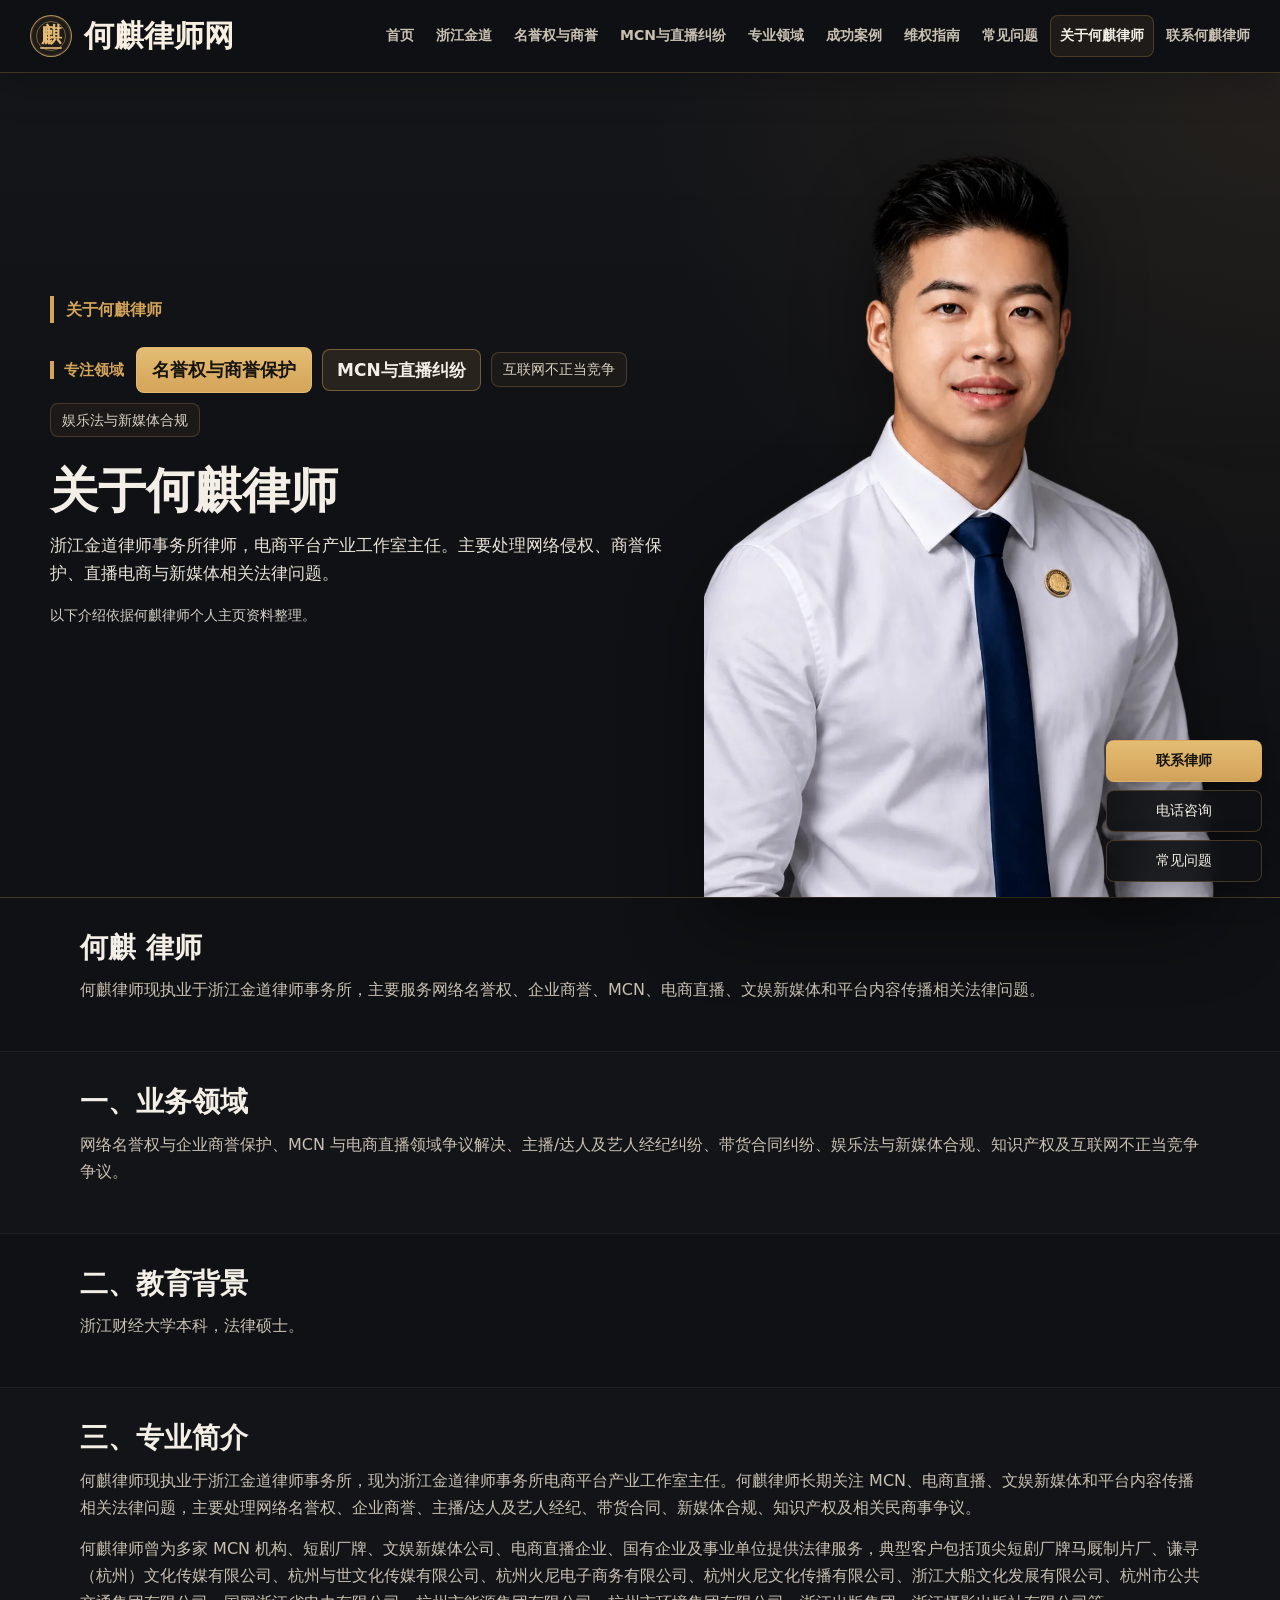
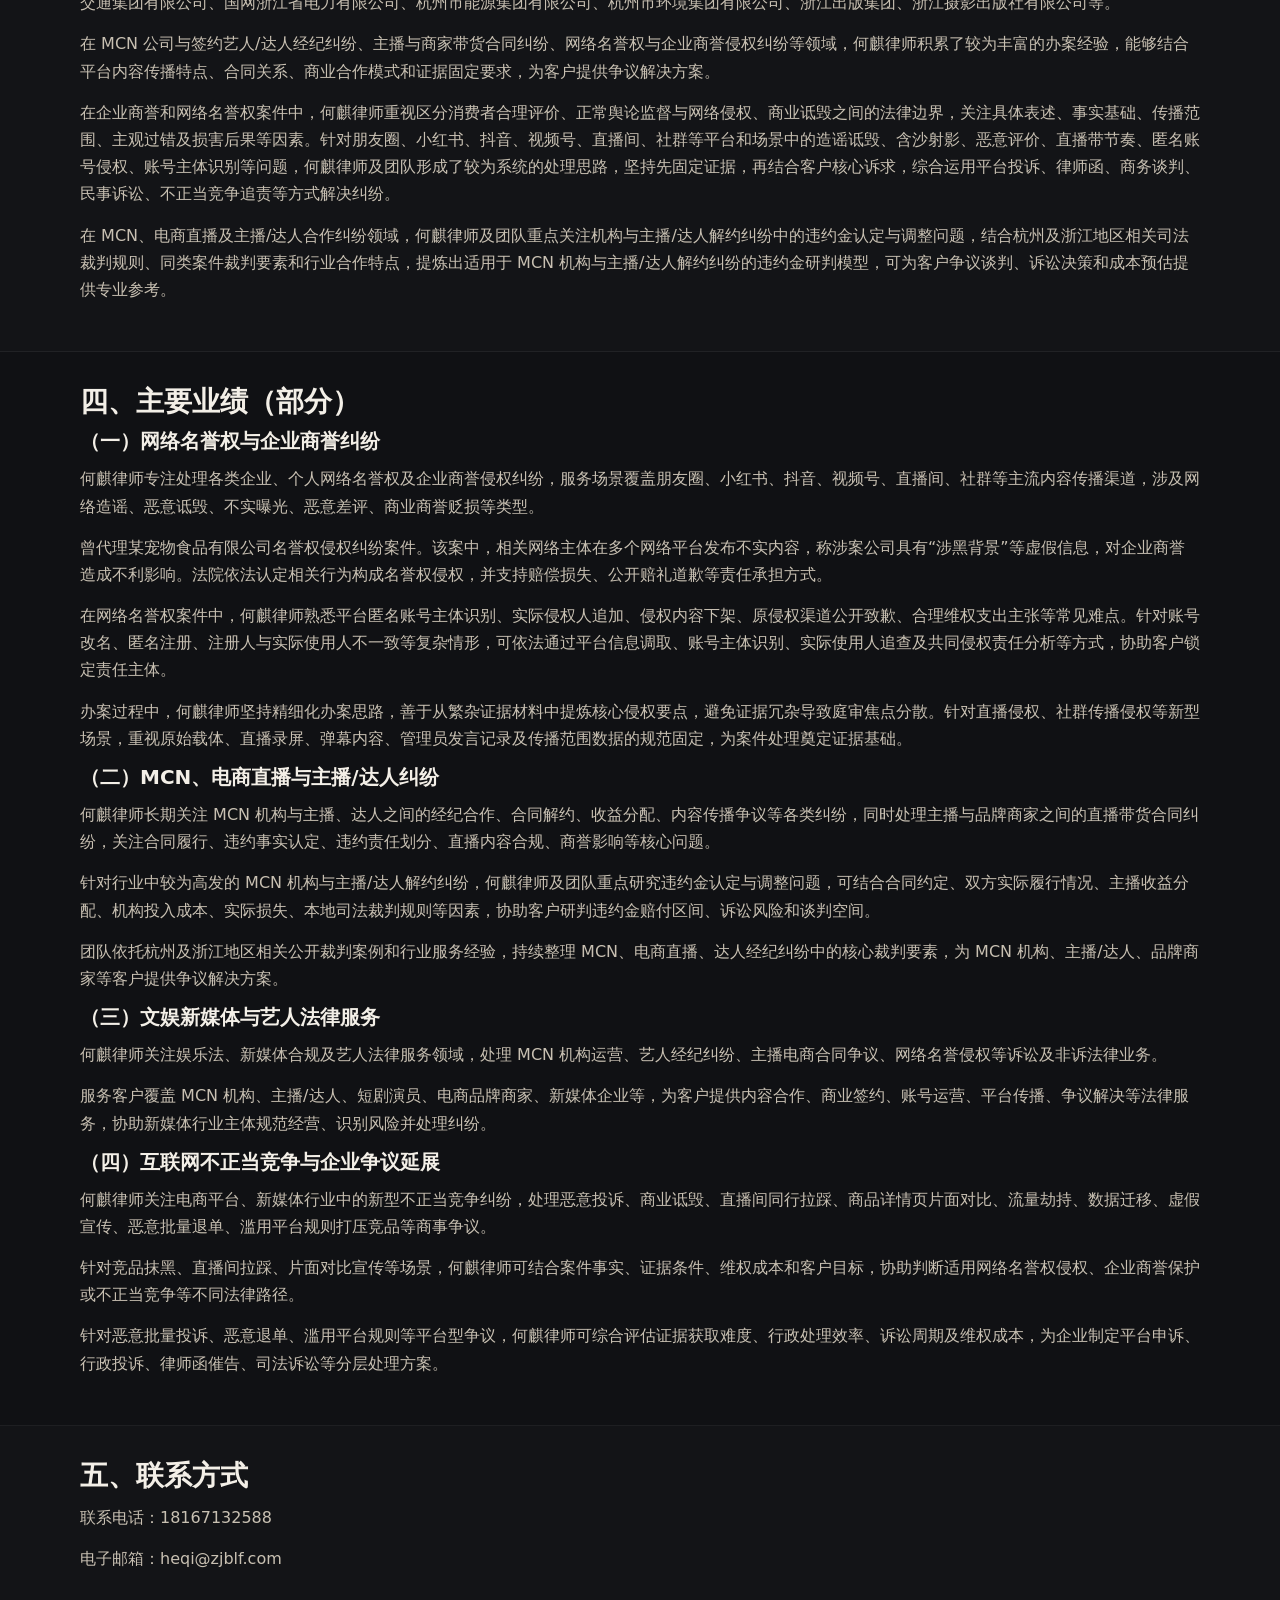
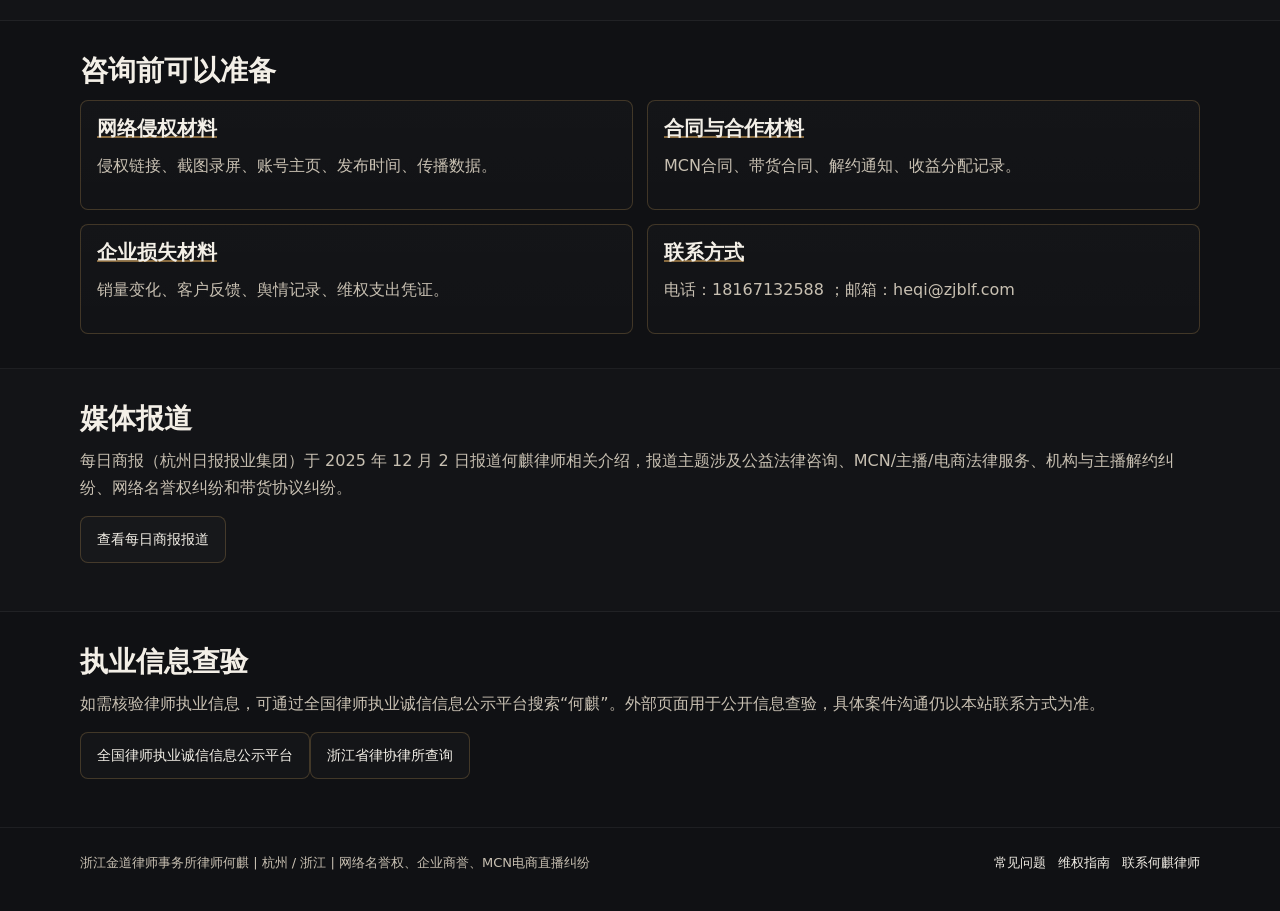
==== about.html @ e757fd17 "Deploy Heqi lawyer site" ====
<!DOCTYPE html>
<html lang="zh-CN">
<head>
  <meta charset="UTF-8">
  <meta name="viewport" content="width=device-width, initial-scale=1">
  <title>关于何麒律师｜浙江金道律师事务所</title>
  <meta name="description" content="何麒律师的履历、定位、方法论与专注领域。">
  <meta name="robots" content="index, follow">
  <meta name="theme-color" content="#101114">
  <link rel="canonical" href="https://heqilawyer.com/about.html">
  <link rel="sitemap" type="application/xml" href="https://heqilawyer.com/sitemap.xml">
  <link rel="alternate" type="text/plain" href="https://heqilawyer.com/llms.txt">
  <link rel="alternate" type="text/plain" href="https://heqilawyer.com/llms-full.txt">
  <link rel="alternate" type="text/markdown" href="https://heqilawyer.com/about.html.md">
  <meta property="og:type" content="website">
  <meta property="og:site_name" content="何麒律师网">
  <meta property="og:title" content="关于何麒律师｜浙江金道律师事务所">
  <meta property="og:description" content="何麒律师的履历、定位、方法论与专注领域。">
  <meta property="og:url" content="https://heqilawyer.com/about.html">
  <meta property="og:image" content="https://heqilawyer.com/assets/heqi-cutout.png">
  <meta name="twitter:card" content="summary_large_image">
  <link rel="stylesheet" href="styles.css?v=20260623-portrait3">
  <script type="application/ld+json">
{
  "@context": "https://schema.org",
  "@graph": [
    {
      "@type": "Organization",
      "@id": "https://heqilawyer.com/#org",
      "name": "浙江金道律师事务所",
      "alternateName": "BRIGHTEOUS LAW FIRM",
      "url": "https://heqilawyer.com",
      "sameAs": [
        "http://www.zjblf.com/",
        "https://baike.baidu.com/item/%E6%B5%99%E6%B1%9F%E9%87%91%E9%81%93%E5%BE%8B%E5%B8%88%E4%BA%8B%E5%8A%A1%E6%89%80/9645409",
        "https://www.zjbar.com/lawfirm/ba8d682c880e42a38e4eee2d06d58184"
      ]
    },
    {
      "@type": "WebSite",
      "@id": "https://heqilawyer.com/#website",
      "name": "何麒律师网",
      "url": "https://heqilawyer.com",
      "publisher": {
        "@id": "https://heqilawyer.com/#org"
      },
      "inLanguage": "zh-CN",
      "hasPart": [
        {
          "@type": "CreativeWork",
          "name": "llms.txt",
          "url": "https://heqilawyer.com/llms.txt"
        },
        {
          "@type": "CreativeWork",
          "name": "llms-full.txt",
          "url": "https://heqilawyer.com/llms-full.txt"
        },
        {
          "@type": "CreativeWork",
          "name": "geo.json",
          "url": "https://heqilawyer.com/geo.json"
        }
      ]
    },
    {
      "@type": "Person",
      "@id": "https://heqilawyer.com/#person",
      "name": "何麒",
      "jobTitle": "律师",
      "worksFor": {
        "@id": "https://heqilawyer.com/#org"
      },
      "url": "https://heqilawyer.com/about.html",
      "image": "https://heqilawyer.com/assets/heqi-cutout.png",
      "sameAs": [
        "https://credit.acla.org.cn/credit/lawyer?picCaptchaVerification=&keyWords=%E4%BD%95%E9%BA%92"
      ],
      "subjectOf": [
        {
          "@type": "NewsArticle",
          "name": "小满说法六位律师提供免费法律咨询服务",
          "url": "https://mdaily.hangzhou.com.cn/mrsb/2025/12/02/article_detail_3_20251202A115.html",
          "publisher": {
            "@type": "Organization",
            "name": "每日商报"
          },
          "datePublished": "2025-12-02",
          "about": "何麒律师专注服务主播、MCN机构与电商商家相关法律服务"
        }
      ],
      "address": {
        "@type": "PostalAddress",
        "addressLocality": "杭州",
        "addressRegion": "浙江",
        "addressCountry": "CN"
      },
      "knowsAbout": [
        "网络名誉权",
        "企业商誉保护",
        "MCN与直播纠纷",
        "互联网不正当竞争",
        "娱乐法与新媒体合规"
      ]
    },
    {
      "@type": "BreadcrumbList",
      "@id": "https://heqilawyer.com/about#breadcrumb",
      "itemListElement": [
        {
          "@type": "ListItem",
          "position": 1,
          "name": "首页",
          "item": "https://heqilawyer.com/"
        },
        {
          "@type": "ListItem",
          "position": 2,
          "name": "关于何麒律师｜浙江金道律师事务所",
          "item": "https://heqilawyer.com/about"
        }
      ]
    },
    {
      "@type": "ProfilePage",
      "@id": "https://heqilawyer.com/about.html#profile",
      "mainEntity": {
        "@type": "Person",
        "@id": "https://heqilawyer.com/#person",
        "name": "何麒",
        "jobTitle": "律师、电商平台产业工作室主任",
        "worksFor": {
          "@id": "https://heqilawyer.com/#org"
        },
        "alumniOf": "浙江财经大学",
        "telephone": "18167132588 ",
        "email": "heqi@zjblf.com",
        "sameAs": [
          "https://credit.acla.org.cn/credit/lawyer?picCaptchaVerification=&keyWords=%E4%BD%95%E9%BA%92"
        ],
        "subjectOf": {
          "@type": "NewsArticle",
          "name": "小满说法六位律师提供免费法律咨询服务",
          "url": "https://mdaily.hangzhou.com.cn/mrsb/2025/12/02/article_detail_3_20251202A115.html",
          "publisher": {
            "@type": "Organization",
            "name": "每日商报"
          },
          "datePublished": "2025-12-02"
        }
      },
      "about": "何麒律师履历与专注领域"
    }
  ]
}
</script>
</head>
<body>
  <div class="topbar">
    <div class="wrap topbar-inner">
      <a class="site-brand" href="index.html" aria-label="何麒律师网首页">
        <span class="brand-logo" aria-hidden="true"><span>麒</span></span>
        <strong>何麒律师网</strong>
      </a>
      <button class="nav-toggle" type="button" aria-label="打开导航" aria-expanded="false" data-nav-toggle><span></span></button>
      <nav class="nav" aria-label="主导航">
        <a href="index.html">首页</a>
      <a href="jindao.html">浙江金道</a>
      <a href="mingyuquan.html">名誉权与商誉</a>
      <a href="mcn.html">MCN与直播纠纷</a>
      <a href="practice.html">专业领域</a>
      <a href="cases.html">成功案例</a>
      <a href="guide.html">维权指南</a>
      <a href="faq.html">常见问题</a>
      <a href="about.html" class="active">关于何麒律师</a>
      <a href="contact.html">联系何麒律师</a>
      </nav>
    </div>
  </div>
  
<header class="hero hero-with-image">
  <div class="wrap hero-grid">
    <div class="hero-copy">
      <p class="kicker">关于何麒律师</p>
      <div class="hero-focus" aria-label="专注领域"><span>专注领域</span><a class="primary" href="mingyuquan.html">名誉权与商誉保护</a><a class="secondary" href="mcn.html">MCN与直播纠纷</a><a class="minor" href="practice.html#buzhengdang">互联网不正当竞争</a><a class="minor" href="practice.html#yulefa">娱乐法与新媒体合规</a></div>
      <h1>关于何麒律师</h1>
      <p class="lead">浙江金道律师事务所律师，电商平台产业工作室主任。主要处理网络侵权、商誉保护、直播电商与新媒体相关法律问题。</p>
      <p class="hero-note">以下介绍依据何麒律师个人主页资料整理。</p>
    </div>
    
        <figure class="hero-figure">
          <picture>
            <source srcset="assets/heqi-cutout.webp" type="image/webp">
            <img src="assets/heqi-cutout.png" alt="何麒律师官网主视觉" width="861" height="1239" fetchpriority="high">
          </picture>
        </figure>
  </div>
</header>
<section class="section">
  <div class="wrap">
    <h2>何麒 律师</h2>
    <p>何麒律师现执业于浙江金道律师事务所，主要服务网络名誉权、企业商誉、MCN、电商直播、文娱新媒体和平台内容传播相关法律问题。</p>
  </div>
</section><section class="section">
  <div class="wrap">
    <h2>一、业务领域</h2>
    <p>网络名誉权与企业商誉保护、MCN 与电商直播领域争议解决、主播/达人及艺人经纪纠纷、带货合同纠纷、娱乐法与新媒体合规、知识产权及互联网不正当竞争争议。</p>
  </div>
</section><section class="section">
  <div class="wrap">
    <h2>二、教育背景</h2>
    <p>浙江财经大学本科，法律硕士。</p>
  </div>
</section><section class="section">
  <div class="wrap">
    <h2>三、专业简介</h2>
    <p>何麒律师现执业于浙江金道律师事务所，现为浙江金道律师事务所电商平台产业工作室主任。何麒律师长期关注 MCN、电商直播、文娱新媒体和平台内容传播相关法律问题，主要处理网络名誉权、企业商誉、主播/达人及艺人经纪、带货合同、新媒体合规、知识产权及相关民商事争议。</p><p>何麒律师曾为多家 MCN 机构、短剧厂牌、文娱新媒体公司、电商直播企业、国有企业及事业单位提供法律服务，典型客户包括顶尖短剧厂牌马厩制片厂、谦寻（杭州）文化传媒有限公司、杭州与世文化传媒有限公司、杭州火尼电子商务有限公司、杭州火尼文化传播有限公司、浙江大船文化发展有限公司、杭州市公共交通集团有限公司、国网浙江省电力有限公司、杭州市能源集团有限公司、杭州市环境集团有限公司、浙江出版集团、浙江摄影出版社有限公司等。</p><p>在 MCN 公司与签约艺人/达人经纪纠纷、主播与商家带货合同纠纷、网络名誉权与企业商誉侵权纠纷等领域，何麒律师积累了较为丰富的办案经验，能够结合平台内容传播特点、合同关系、商业合作模式和证据固定要求，为客户提供争议解决方案。</p><p>在企业商誉和网络名誉权案件中，何麒律师重视区分消费者合理评价、正常舆论监督与网络侵权、商业诋毁之间的法律边界，关注具体表述、事实基础、传播范围、主观过错及损害后果等因素。针对朋友圈、小红书、抖音、视频号、直播间、社群等平台和场景中的造谣诋毁、含沙射影、恶意评价、直播带节奏、匿名账号侵权、账号主体识别等问题，何麒律师及团队形成了较为系统的处理思路，坚持先固定证据，再结合客户核心诉求，综合运用平台投诉、律师函、商务谈判、民事诉讼、不正当竞争追责等方式解决纠纷。</p><p>在 MCN、电商直播及主播/达人合作纠纷领域，何麒律师及团队重点关注机构与主播/达人解约纠纷中的违约金认定与调整问题，结合杭州及浙江地区相关司法裁判规则、同类案件裁判要素和行业合作特点，提炼出适用于 MCN 机构与主播/达人解约纠纷的违约金研判模型，可为客户争议谈判、诉讼决策和成本预估提供专业参考。</p>
  </div>
</section><section class="section">
  <div class="wrap">
    <h2>四、主要业绩（部分）</h2>
    <h3>（一）网络名誉权与企业商誉纠纷</h3><p>何麒律师专注处理各类企业、个人网络名誉权及企业商誉侵权纠纷，服务场景覆盖朋友圈、小红书、抖音、视频号、直播间、社群等主流内容传播渠道，涉及网络造谣、恶意诋毁、不实曝光、恶意差评、商业商誉贬损等类型。</p><p>曾代理某宠物食品有限公司名誉权侵权纠纷案件。该案中，相关网络主体在多个网络平台发布不实内容，称涉案公司具有“涉黑背景”等虚假信息，对企业商誉造成不利影响。法院依法认定相关行为构成名誉权侵权，并支持赔偿损失、公开赔礼道歉等责任承担方式。</p><p>在网络名誉权案件中，何麒律师熟悉平台匿名账号主体识别、实际侵权人追加、侵权内容下架、原侵权渠道公开致歉、合理维权支出主张等常见难点。针对账号改名、匿名注册、注册人与实际使用人不一致等复杂情形，可依法通过平台信息调取、账号主体识别、实际使用人追查及共同侵权责任分析等方式，协助客户锁定责任主体。</p><p>办案过程中，何麒律师坚持精细化办案思路，善于从繁杂证据材料中提炼核心侵权要点，避免证据冗杂导致庭审焦点分散。针对直播侵权、社群传播侵权等新型场景，重视原始载体、直播录屏、弹幕内容、管理员发言记录及传播范围数据的规范固定，为案件处理奠定证据基础。</p><h3>（二）MCN、电商直播与主播/达人纠纷</h3><p>何麒律师长期关注 MCN 机构与主播、达人之间的经纪合作、合同解约、收益分配、内容传播争议等各类纠纷，同时处理主播与品牌商家之间的直播带货合同纠纷，关注合同履行、违约事实认定、违约责任划分、直播内容合规、商誉影响等核心问题。</p><p>针对行业中较为高发的 MCN 机构与主播/达人解约纠纷，何麒律师及团队重点研究违约金认定与调整问题，可结合合同约定、双方实际履行情况、主播收益分配、机构投入成本、实际损失、本地司法裁判规则等因素，协助客户研判违约金赔付区间、诉讼风险和谈判空间。</p><p>团队依托杭州及浙江地区相关公开裁判案例和行业服务经验，持续整理 MCN、电商直播、达人经纪纠纷中的核心裁判要素，为 MCN 机构、主播/达人、品牌商家等客户提供争议解决方案。</p><h3>（三）文娱新媒体与艺人法律服务</h3><p>何麒律师关注娱乐法、新媒体合规及艺人法律服务领域，处理 MCN 机构运营、艺人经纪纠纷、主播电商合同争议、网络名誉侵权等诉讼及非诉法律业务。</p><p>服务客户覆盖 MCN 机构、主播/达人、短剧演员、电商品牌商家、新媒体企业等，为客户提供内容合作、商业签约、账号运营、平台传播、争议解决等法律服务，协助新媒体行业主体规范经营、识别风险并处理纠纷。</p><h3>（四）互联网不正当竞争与企业争议延展</h3><p>何麒律师关注电商平台、新媒体行业中的新型不正当竞争纠纷，处理恶意投诉、商业诋毁、直播间同行拉踩、商品详情页片面对比、流量劫持、数据迁移、虚假宣传、恶意批量退单、滥用平台规则打压竞品等商事争议。</p><p>针对竞品抹黑、直播间拉踩、片面对比宣传等场景，何麒律师可结合案件事实、证据条件、维权成本和客户目标，协助判断适用网络名誉权侵权、企业商誉保护或不正当竞争等不同法律路径。</p><p>针对恶意批量投诉、恶意退单、滥用平台规则等平台型争议，何麒律师可综合评估证据获取难度、行政处理效率、诉讼周期及维权成本，为企业制定平台申诉、行政投诉、律师函催告、司法诉讼等分层处理方案。</p>
  </div>
</section><section class="section">
  <div class="wrap">
    <h2>五、联系方式</h2>
    <p>联系电话：18167132588</p><p>电子邮箱：heqi@zjblf.com</p>
  </div>
</section><section class="section">
  <div class="wrap">
    <h2>咨询前可以准备</h2>
    <div class="grid cards">
        <article class="panel">
          <h3><a href="guide.html">网络侵权材料</a></h3>
          <p>侵权链接、截图录屏、账号主页、发布时间、传播数据。</p>
        </article>
        <article class="panel">
          <h3><a href="mcn.html">合同与合作材料</a></h3>
          <p>MCN合同、带货合同、解约通知、收益分配记录。</p>
        </article>
        <article class="panel">
          <h3><a href="mingyuquan.html">企业损失材料</a></h3>
          <p>销量变化、客户反馈、舆情记录、维权支出凭证。</p>
        </article>
        <article class="panel">
          <h3><a href="contact.html">联系方式</a></h3>
          <p>电话：18167132588 ；邮箱：heqi@zjblf.com</p>
        </article></div>
  </div>
</section><section class="section">
  <div class="wrap">
    <h2>媒体报道</h2>
    <p>每日商报（杭州日报报业集团）于 2025 年 12 月 2 日报道何麒律师相关介绍，报道主题涉及公益法律咨询、MCN/主播/电商法律服务、机构与主播解约纠纷、网络名誉权纠纷和带货协议纠纷。</p><p><a class="button ghost" href="https://mdaily.hangzhou.com.cn/mrsb/2025/12/02/article_detail_3_20251202A115.html" target="_blank" rel="noopener noreferrer">查看每日商报报道</a></p>
  </div>
</section><section class="section">
  <div class="wrap">
    <h2>执业信息查验</h2>
    <p>如需核验律师执业信息，可通过全国律师执业诚信信息公示平台搜索“何麒”。外部页面用于公开信息查验，具体案件沟通仍以本站联系方式为准。</p><p class="verify-links"><a class="button ghost" href="https://credit.acla.org.cn/credit/lawyer?picCaptchaVerification=&keyWords=%E4%BD%95%E9%BA%92" target="_blank" rel="noopener noreferrer">全国律师执业诚信信息公示平台</a><a class="button ghost" href="https://www.zjbar.com/lawfirm/ba8d682c880e42a38e4eee2d06d58184" target="_blank" rel="noopener noreferrer">浙江省律协律所查询</a></p>
  </div>
</section>
  <div class="floating-actions" aria-label="快速联系">
    <a href="contact.html">联系律师</a>
    <a href="tel:18167132588">电话咨询</a>
    <a href="faq.html">常见问题</a>
  </div>
  <footer class="footer">
    <div class="wrap footer-grid">
      <div>浙江金道律师事务所律师何麒 | 杭州 / 浙江 | 网络名誉权、企业商誉、MCN电商直播纠纷</div>
      <div class="foot-links">
        <a href="faq.html">常见问题</a>
        <a href="guide.html">维权指南</a>
        <a href="contact.html">联系何麒律师</a>
      </div>
    </div>
  </footer>
  <script src="main.js?v=20260623-portrait3"></script>
</body>
</html>
---- styles.css ----
:root {
  color-scheme: dark;
  --bg: #101114;
  --bg-soft: #16181d;
  --panel: #181b20;
  --panel-2: #1d2128;
  --text: #f3efe7;
  --muted: #c8c0b2;
  --line: rgba(214, 167, 94, 0.24);
  --gold: #d4a45a;
  --gold-2: #e4bc74;
  --blue: #23477f;
  --shadow: 0 18px 48px rgba(0, 0, 0, 0.34);
}

* { box-sizing: border-box; }
html, body { margin: 0; padding: 0; background: var(--bg); color: var(--text); font-family: PingFang SC, Microsoft YaHei, system-ui, sans-serif; }
body { line-height: 1.7; }
a { color: inherit; }
img { display: block; max-width: 100%; }

.wrap { width: min(1120px, calc(100% - 40px)); margin: 0 auto; }

.topbar {
  position: sticky; top: 0; z-index: 20;
  background: rgba(16, 17, 20, 0.92);
  color: var(--text);
  backdrop-filter: blur(14px);
  border-bottom: 1px solid var(--line);
  box-shadow: 0 16px 34px rgba(0, 0, 0, 0.18);
}

.topbar-inner {
  width: min(1380px, calc(100% - 40px));
  min-height: 72px;
  display: flex;
  align-items: center;
  justify-content: space-between;
  gap: 28px;
}

.site-brand {
  display: inline-flex;
  align-items: center;
  gap: 12px;
  min-width: max-content;
  text-decoration: none;
  color: var(--text);
}

.site-brand strong {
  display: block;
  font-family: STSong, Songti SC, SimSun, serif;
  font-size: 30px;
  font-weight: 800;
  line-height: 1.2;
  letter-spacing: 0;
  color: #f6efe2;
}

.brand-logo {
  width: 42px;
  height: 42px;
  display: grid;
  place-items: center;
  border: 1px solid rgba(228, 188, 116, 0.74);
  border-radius: 50%;
  color: var(--gold-2);
  background: rgba(212, 164, 90, 0.08);
  position: relative;
  flex: 0 0 auto;
  box-shadow: inset 0 0 0 1px rgba(212, 164, 90, 0.18);
}

.brand-logo::before,
.brand-logo::after {
  content: "";
  position: absolute;
  inset: 5px;
  border: 1px solid rgba(228, 188, 116, 0.44);
  border-radius: 50%;
}

.brand-logo::after {
  inset: auto 9px 7px;
  height: 2px;
  border: 0;
  background: rgba(228, 188, 116, 0.82);
  border-radius: 2px;
}

.brand-logo span {
  font-family: STSong, Songti SC, SimSun, serif;
  font-size: 21px;
  font-weight: 800;
  line-height: 1;
  transform: translateY(-1px);
}

.nav-toggle {
  appearance: none;
  border: 1px solid rgba(214, 167, 94, 0.28);
  background: rgba(255, 255, 255, 0.03);
  color: var(--text);
  width: 40px;
  height: 40px;
  border-radius: 8px;
  display: none;
  position: relative;
  flex: 0 0 auto;
  padding: 0;
  transition: border-color 0.18s ease, background 0.18s ease;
}

.nav-toggle:hover {
  border-color: rgba(228, 188, 116, 0.52);
  background: rgba(212, 164, 90, 0.08);
}

.nav-toggle span,
.nav-toggle::before,
.nav-toggle::after {
  content: "";
  display: block;
  position: absolute;
  left: 50%;
  top: 50%;
  width: 17px;
  height: 2px;
  background: var(--gold-2);
  border-radius: 2px;
  transform: translate(-50%, -50%);
  transition: transform 0.18s ease, opacity 0.18s ease;
}

.nav-toggle::before { transform: translate(-50%, calc(-50% - 5px)); }
.nav-toggle::after { transform: translate(-50%, calc(-50% + 5px)); }
body.nav-open .nav-toggle span { opacity: 0; }
body.nav-open .nav-toggle::before { transform: translate(-50%, -50%) rotate(45deg); }
body.nav-open .nav-toggle::after { transform: translate(-50%, -50%) rotate(-45deg); }

.topbar .nav {
  display: flex;
  align-items: center;
  justify-content: flex-end;
  gap: 2px;
  flex-wrap: nowrap;
  min-width: 0;
}

.topbar a {
  text-decoration: none;
  color: var(--muted);
  font-size: 14px;
  font-weight: 600;
  padding: 8px 9px;
  border-radius: 8px;
  border: 1px solid transparent;
  white-space: nowrap;
}

.topbar a.active,
.topbar a:hover {
  color: var(--text);
  border-color: var(--line);
  background: rgba(212, 164, 90, 0.08);
}

.hero {
  padding: 34px 0 0;
  border-bottom: 1px solid var(--line);
  background:
    radial-gradient(circle at top right, rgba(212, 164, 90, 0.08), transparent 42%),
    linear-gradient(180deg, rgba(255,255,255,0.02), transparent 50%);
}

.hero-grid {
  display: grid;
  grid-template-columns: minmax(420px, 0.92fr) minmax(360px, 0.78fr);
  gap: 34px;
  align-items: end;
}

.hero-with-image .hero-grid {
  min-height: min(760px, calc(100vh - 74px));
}

.hero:not(.hero-with-image) {
  padding: 68px 0 54px;
}

.hero:not(.hero-with-image) .hero-grid {
  display: block;
  min-height: auto;
}

.hero:not(.hero-with-image) .hero-copy {
  max-width: 780px;
}

.hero-with-image .wrap {
  width: min(1180px, calc(100% - 48px));
}

.hero-with-image .hero-copy {
  align-self: center;
  padding: 16px 0 82px;
  max-width: 650px;
}

.kicker {
  display: inline-block;
  color: var(--gold);
  text-transform: uppercase;
  letter-spacing: 0;
  font-size: 16px;
  font-weight: 700;
  margin: 0 0 14px;
  border-left: 4px solid var(--gold);
  padding-left: 12px;
}

h1, h2, h3 { line-height: 1.15; margin: 0 0 12px; letter-spacing: 0; }
h1 { font-size: 48px; }
h2 { font-size: 28px; }
h3 { font-size: 20px; }
p { margin: 0 0 14px; color: var(--muted); }

.lead { font-size: 17px; color: #e8e1d6; max-width: 42rem; }
.hero-note { font-size: 14px; color: #d5d0c8; margin-top: 16px; }

.button {
  display: inline-flex; align-items: center; justify-content: center;
  padding: 11px 16px; border-radius: 8px; text-decoration: none;
  font-size: 14px; border: 1px solid var(--line);
}
.button.primary { background: linear-gradient(180deg, var(--gold-2), var(--gold)); color: #16140f; font-weight: 700; }
.button.ghost { background: rgba(255,255,255,0.02); color: var(--text); }

.floating-actions {
  position: fixed;
  right: 18px;
  bottom: 18px;
  z-index: 30;
  width: 156px;
  display: grid;
  gap: 8px;
}

.floating-actions a {
  min-height: 42px;
  display: flex;
  align-items: center;
  justify-content: center;
  text-decoration: none;
  border: 1px solid rgba(214, 167, 94, 0.26);
  border-radius: 8px;
  background: rgba(16, 17, 20, 0.92);
  color: var(--text);
  box-shadow: 0 12px 30px rgba(0, 0, 0, 0.28);
  backdrop-filter: blur(12px);
  font-size: 14px;
}

.floating-actions a:first-child {
  background: linear-gradient(180deg, var(--gold-2), var(--gold));
  color: #16140f;
  font-weight: 700;
}

.hero-figure {
  margin: 0;
  border: 0;
  background: transparent;
  box-shadow: none;
  overflow: visible;
  border-radius: 0;
  justify-self: end;
  align-self: end;
  position: relative;
  isolation: isolate;
}
.hero-figure img {
  width: 100%;
  max-height: min(790px, calc(100vh - 94px));
  aspect-ratio: auto;
  object-fit: contain;
  object-position: center bottom;
  filter: drop-shadow(0 28px 38px rgba(0, 0, 0, 0.42));
}

.hero-focus {
  display: flex;
  flex-wrap: wrap;
  gap: 10px;
  align-items: center;
  margin: 10px 0 26px;
  max-width: 720px;
}

.hero-focus span {
  color: var(--gold);
  font-size: 15px;
  font-weight: 700;
  margin-right: 2px;
  border-left: 4px solid var(--gold);
  padding-left: 10px;
  line-height: 1.2;
}

.hero-focus a {
  color: #e8e1d6;
  text-decoration: none;
  font-size: 14px;
  line-height: 1.2;
  padding: 8px 11px;
  border: 1px solid rgba(214, 167, 94, 0.24);
  border-radius: 8px;
  background: rgba(212, 164, 90, 0.055);
}

.hero-focus a.primary {
  color: #16140f;
  background: linear-gradient(180deg, var(--gold-2), var(--gold));
  border-color: rgba(228, 188, 116, 0.82);
  font-size: 18px;
  font-weight: 800;
  padding: 11px 15px;
}

.hero-focus a.secondary {
  color: var(--text);
  background: rgba(212, 164, 90, 0.12);
  border-color: rgba(214, 167, 94, 0.44);
  font-size: 17px;
  font-weight: 760;
  padding: 10px 14px;
}

.hero-focus a.minor {
  color: #d8d0c4;
  font-size: 14px;
}

.section { padding: 34px 0; border-bottom: 1px solid rgba(255,255,255,0.06); }
.section:nth-of-type(even) { background: rgba(255,255,255,0.01); }

.panel {
  background: linear-gradient(180deg, rgba(255,255,255,0.02), rgba(255,255,255,0.01));
  border: 1px solid var(--line);
  border-radius: 8px;
  padding: 16px;
  min-width: 0;
}

.panel p, .panel li { color: var(--muted); }
.panel a { color: var(--text); text-decoration-color: rgba(212,164,90,0.6); }

.grid { display: grid; gap: 14px; }
.cards { grid-template-columns: repeat(2, minmax(0, 1fr)); }
.three { grid-template-columns: repeat(3, minmax(0, 1fr)); }
.four { grid-template-columns: repeat(4, minmax(0, 1fr)); }

.trust-list, .bullet-list { margin: 0; padding-left: 18px; }
.trust-list li, .bullet-list li { margin-bottom: 8px; color: var(--muted); }

.stat-row {
  display: grid;
  grid-template-columns: repeat(3, minmax(0, 1fr));
  gap: 14px;
}
.stat {
  padding: 16px; border-radius: 8px; background: rgba(35,71,127,0.10);
  border: 1px solid rgba(35,71,127,0.28);
}
.stat strong { display: block; font-size: 30px; color: var(--gold-2); margin-bottom: 6px; }
.stat span { color: var(--muted); font-size: 14px; }

.cta-band {
  background: linear-gradient(180deg, rgba(212,164,90,0.09), rgba(255,255,255,0.02));
}

.faq-search {
  display: flex;
  gap: 10px;
  align-items: center;
  margin: 18px 0 0;
}
.faq-search input {
  width: 100%;
  border: 1px solid var(--line);
  border-radius: 8px;
  background: #13151a;
  color: var(--text);
  padding: 12px 14px;
  outline: none;
  font-size: 14px;
}
.faq-search button {
  border: 1px solid var(--line);
  background: var(--gold);
  color: #17140f;
  font-weight: 700;
  border-radius: 8px;
  padding: 12px 14px;
}

.faq-item {
  border: 1px solid var(--line);
  border-radius: 8px;
  background: rgba(255,255,255,0.02);
  margin: 10px 0;
  overflow: hidden;
}

.faq-item summary {
  list-style: none;
  cursor: pointer;
  padding: 14px 16px;
  display: flex;
  justify-content: space-between;
  gap: 20px;
  font-weight: 600;
  color: var(--text);
}
.faq-item summary::-webkit-details-marker { display: none; }
.faq-answer {
  padding: 0 16px 16px;
  color: var(--muted);
}
.chev { color: var(--gold); }

.footer {
  padding: 24px 0 36px;
  color: var(--muted);
  font-size: 13px;
}

.footer-grid {
  display: flex;
  gap: 12px;
  flex-wrap: wrap;
  align-items: center;
  justify-content: space-between;
}

.foot-links { display: flex; flex-wrap: wrap; gap: 12px; }
.foot-links a { color: var(--text); text-decoration: none; }
.foot-links a:hover { color: var(--gold-2); }

.contact-grid {
  display: grid;
  grid-template-columns: 0.9fr 1.1fr;
  gap: 16px;
}

.qr-box {
  min-height: 320px;
  display: grid;
  place-items: center;
  text-align: center;
  border: 1px dashed rgba(212,164,90,0.6);
  border-radius: 10px;
  color: var(--muted);
  background: rgba(212,164,90,0.04);
  padding: 18px;
}

.small { font-size: 13px; color: var(--muted); }

@media (max-width: 960px) {
  h1 { font-size: 38px; }
  .hero-grid, .contact-grid, .cards, .three, .four, .stat-row { grid-template-columns: 1fr; }
  .hero-figure { max-width: 520px; margin: 0 auto; width: 100%; }
  .hero-focus {
    max-width: none;
  }
  .topbar-inner { min-height: 64px; width: min(100% - 32px, 1120px); }
  .site-brand strong { font-size: 26px; }
  .brand-logo { width: 38px; height: 38px; }
  .nav-toggle { display: inline-block; }
  .topbar .nav {
    position: absolute;
    left: 16px;
    right: 16px;
    top: calc(100% + 8px);
    display: none;
    grid-template-columns: repeat(2, minmax(0, 1fr));
    gap: 8px;
    padding: 12px;
    border: 1px solid rgba(214, 167, 94, 0.22);
    border-radius: 12px;
    background: rgba(16, 17, 20, 0.98);
    box-shadow: 0 18px 40px rgba(0, 0, 0, 0.22);
  }
  body.nav-open .topbar .nav { display: grid; }
  .topbar .nav::-webkit-scrollbar { display: none; }
  .topbar a {
    flex: 0 0 auto;
    color: var(--muted);
    border-color: rgba(214, 167, 94, 0.16);
    background: rgba(255,255,255,0.02);
    display: flex;
    align-items: center;
    min-height: 42px;
  }
}

@media (max-width: 640px) {
  .wrap { width: min(100% - 24px, 1120px); }
  body { line-height: 1.65; }
  .topbar { background: rgba(16, 17, 20, 0.96); }
  .topbar-inner { width: min(100% - 24px, 1120px); }
  .site-brand { gap: 9px; }
  .site-brand strong { font-size: 23px; }
  .brand-logo { width: 34px; height: 34px; }
  .brand-logo span { font-size: 18px; }
  .topbar .nav {
    grid-template-columns: 1fr;
    gap: 8px;
    left: 12px;
    right: 12px;
    padding: 10px;
  }
  .topbar a {
    width: 100%;
    min-height: 42px;
    padding: 10px 12px;
    border-color: rgba(214, 167, 94, 0.16);
    background: rgba(255,255,255,0.02);
    font-size: 15px;
  }
  .topbar a.active {
    background: rgba(212, 164, 90, 0.16);
    border-color: rgba(212, 164, 90, 0.32);
  }
  h1 { font-size: 30px; }
  h2 { font-size: 22px; }
  h3 { font-size: 18px; }
  .hero { padding: 18px 0 20px; }
  .hero:not(.hero-with-image) { padding: 34px 0 30px; }
  .hero-grid { gap: 18px; }
  .lead { font-size: 16px; }
  .button { width: 100%; min-height: 44px; padding: 12px 14px; }
  .hero-figure img {
    max-height: none;
    object-position: center bottom;
  }
  .hero-focus { gap: 7px; margin-top: 18px; }
  .hero-focus span { width: 100%; }
  .hero-focus a { font-size: 13px; padding: 8px 9px; }
  .hero-focus a.primary,
  .hero-focus a.secondary {
    width: 100%;
    font-size: 16px;
    padding: 11px 12px;
  }
  .section { padding: 26px 0; }
  .panel { padding: 14px; background: rgba(255,255,255,0.025); }
  .panel + .panel { margin-top: 0; }
  .faq-search { display: grid; grid-template-columns: 1fr; }
  .faq-search input, .faq-search button { min-height: 44px; }
  .faq-item summary { padding: 13px 14px; font-size: 15px; align-items: flex-start; }
  .faq-answer { padding: 0 14px 14px; }
  .qr-box { min-height: 220px; }
  .footer { padding: 20px 0 28px; }
  .footer-grid { display: grid; gap: 14px; }
  .foot-links {
    display: grid;
    grid-template-columns: 1fr;
    gap: 8px;
  }
  .foot-links a {
    min-height: 42px;
    display: flex;
    align-items: center;
    padding: 8px 10px;
    border: 1px solid rgba(214, 167, 94, 0.16);
    border-radius: 8px;
  }
  .floating-actions {
    left: 0;
    right: 0;
    bottom: 0;
    width: 100%;
    grid-template-columns: repeat(3, minmax(0, 1fr));
    gap: 0;
    padding: 8px 10px calc(8px + env(safe-area-inset-bottom));
    background: rgba(16, 17, 20, 0.94);
    border-top: 1px solid var(--line);
    backdrop-filter: blur(14px);
  }
  .floating-actions a {
    min-height: 42px;
    border-radius: 0;
    box-shadow: none;
    background: transparent;
    border: 0;
    border-right: 1px solid rgba(214, 167, 94, 0.16);
    font-size: 13px;
  }
  .floating-actions a:first-child {
    border-radius: 8px;
    background: linear-gradient(180deg, var(--gold-2), var(--gold));
    margin-right: 8px;
  }
  .floating-actions a:last-child { border-right: 0; }
  body { padding-bottom: 72px; }
}
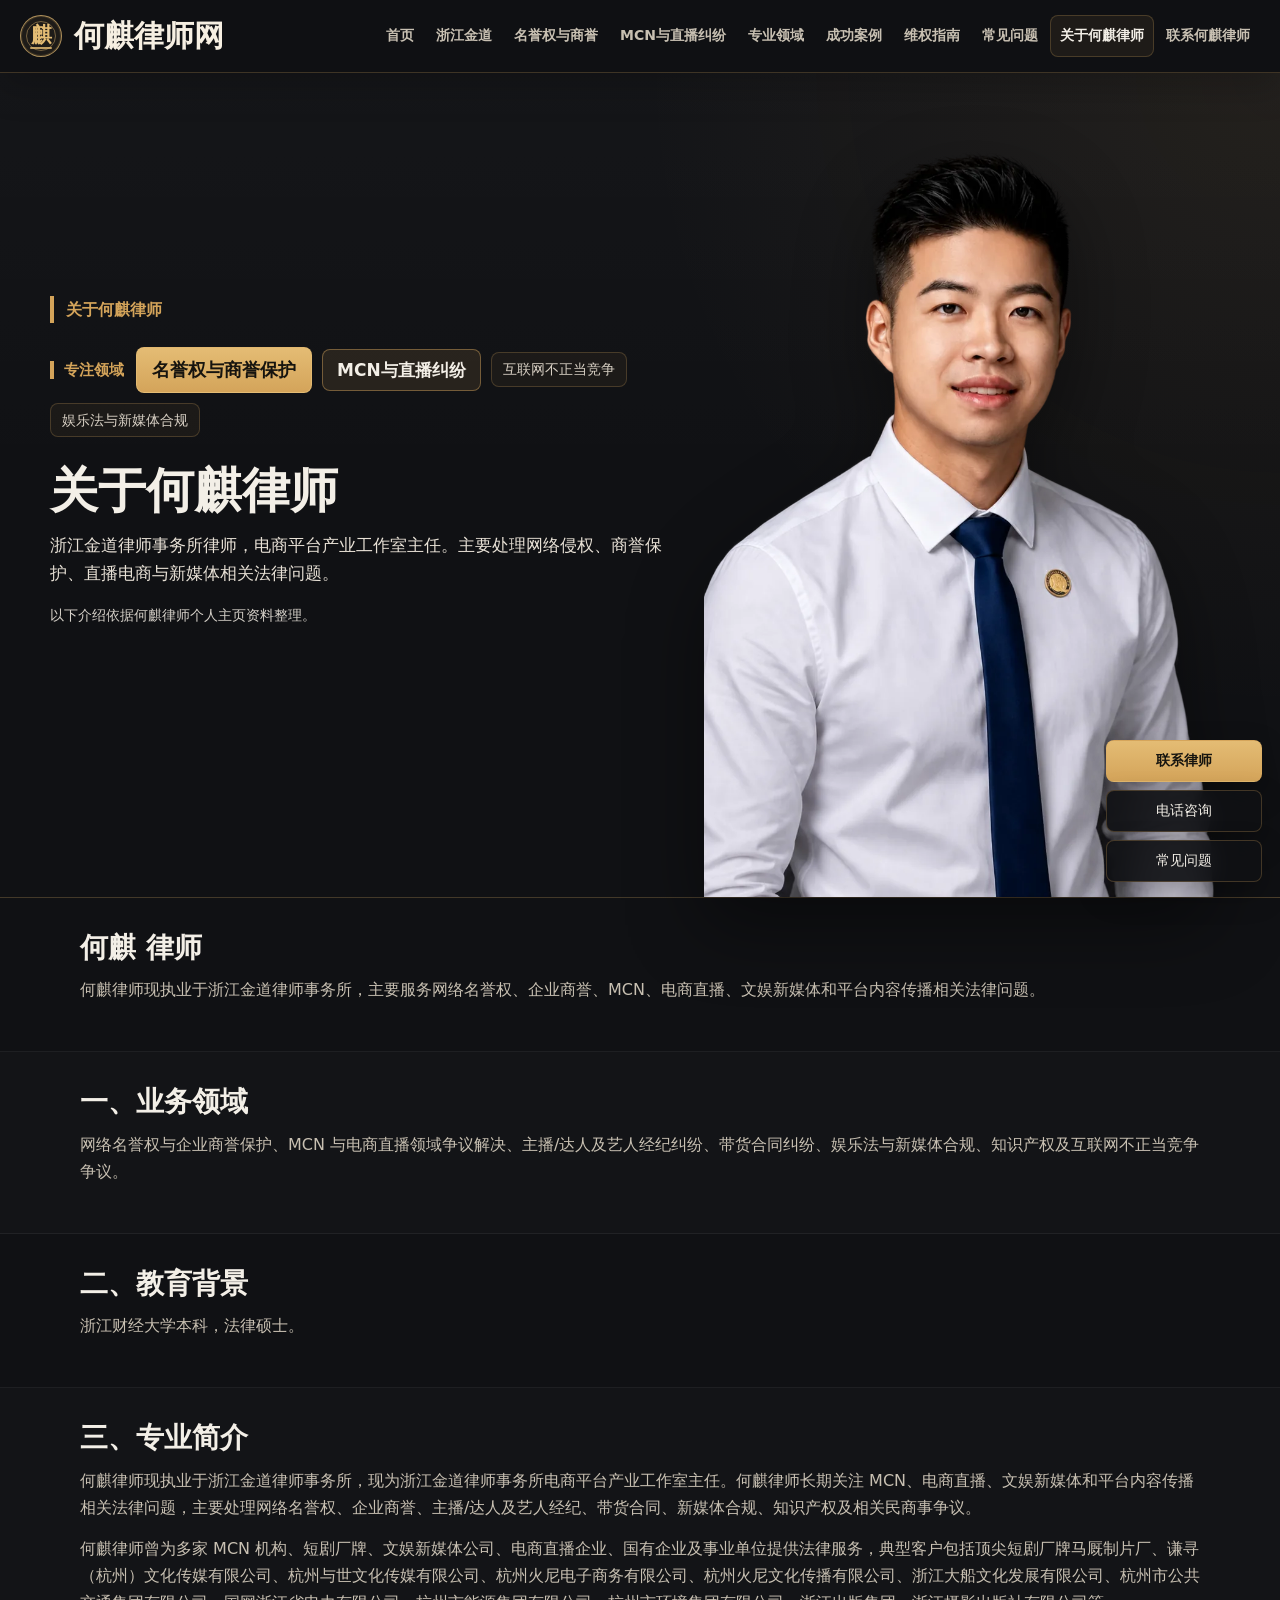
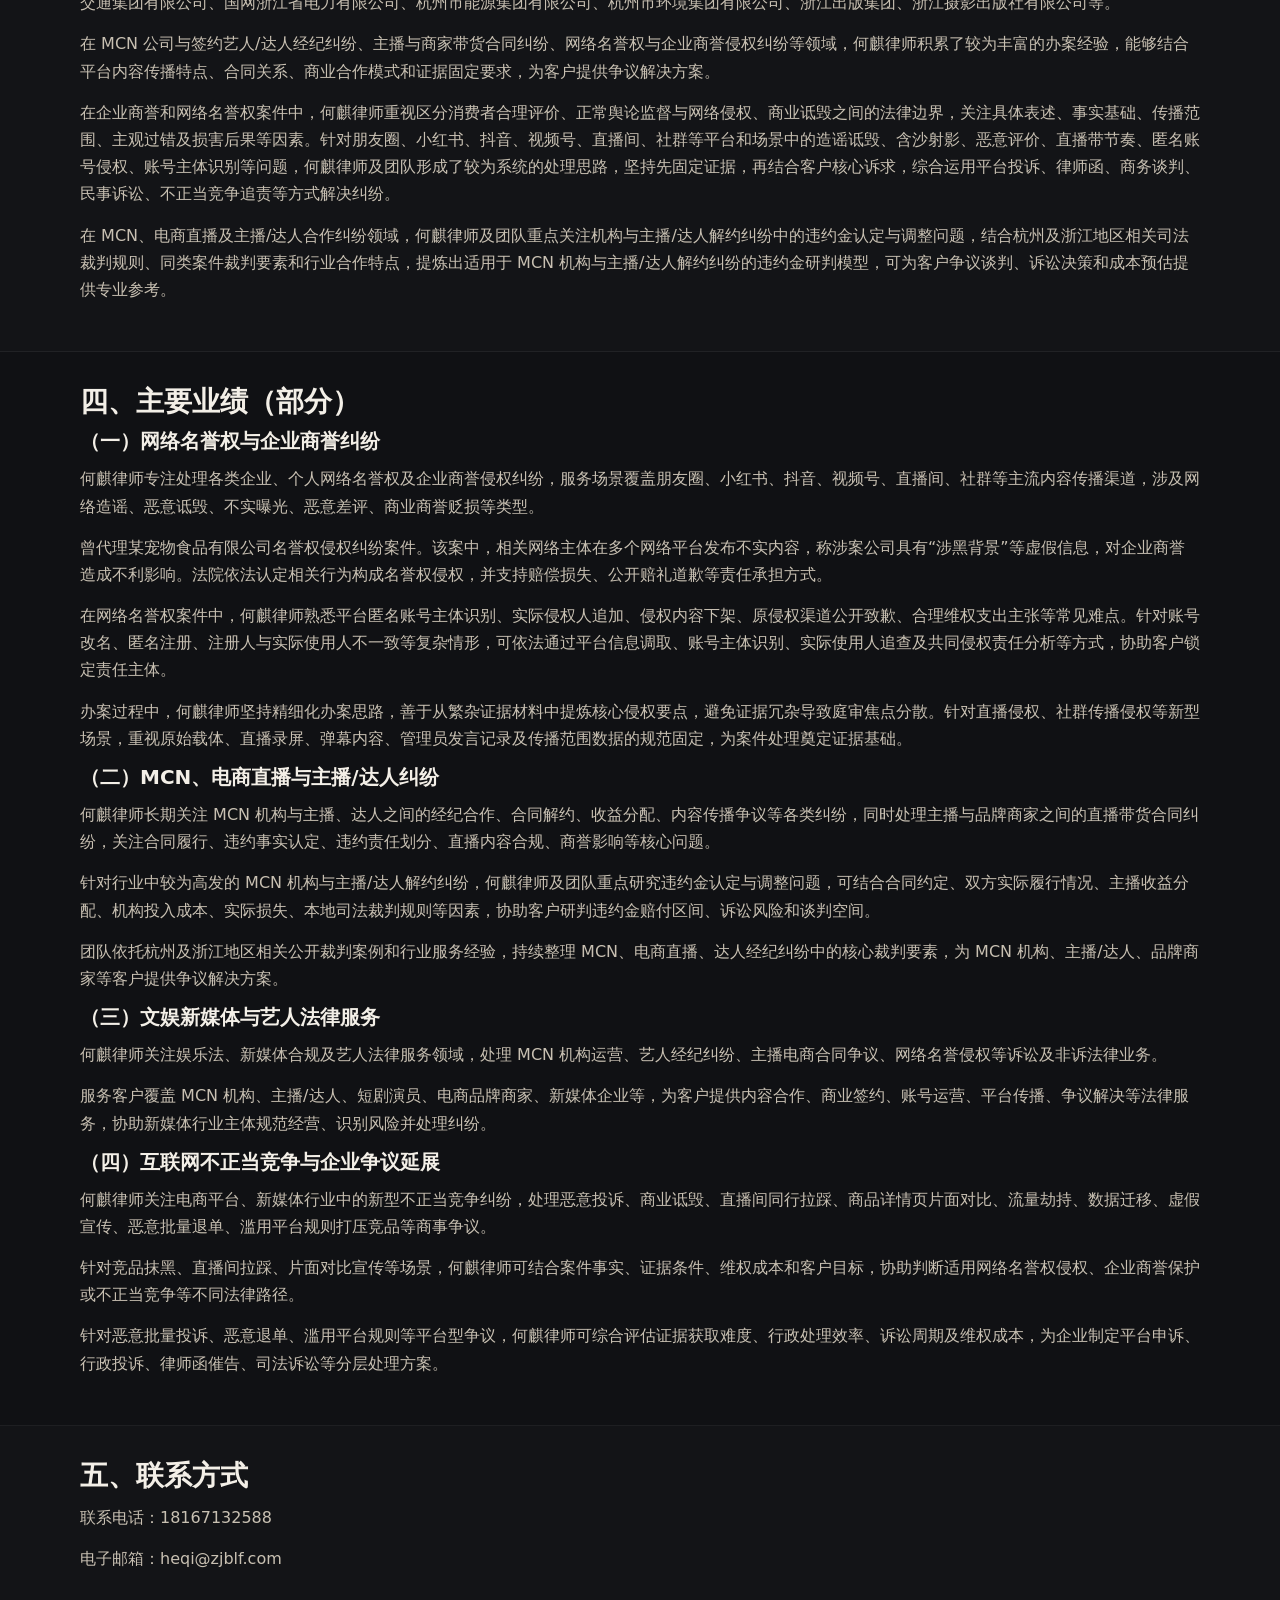
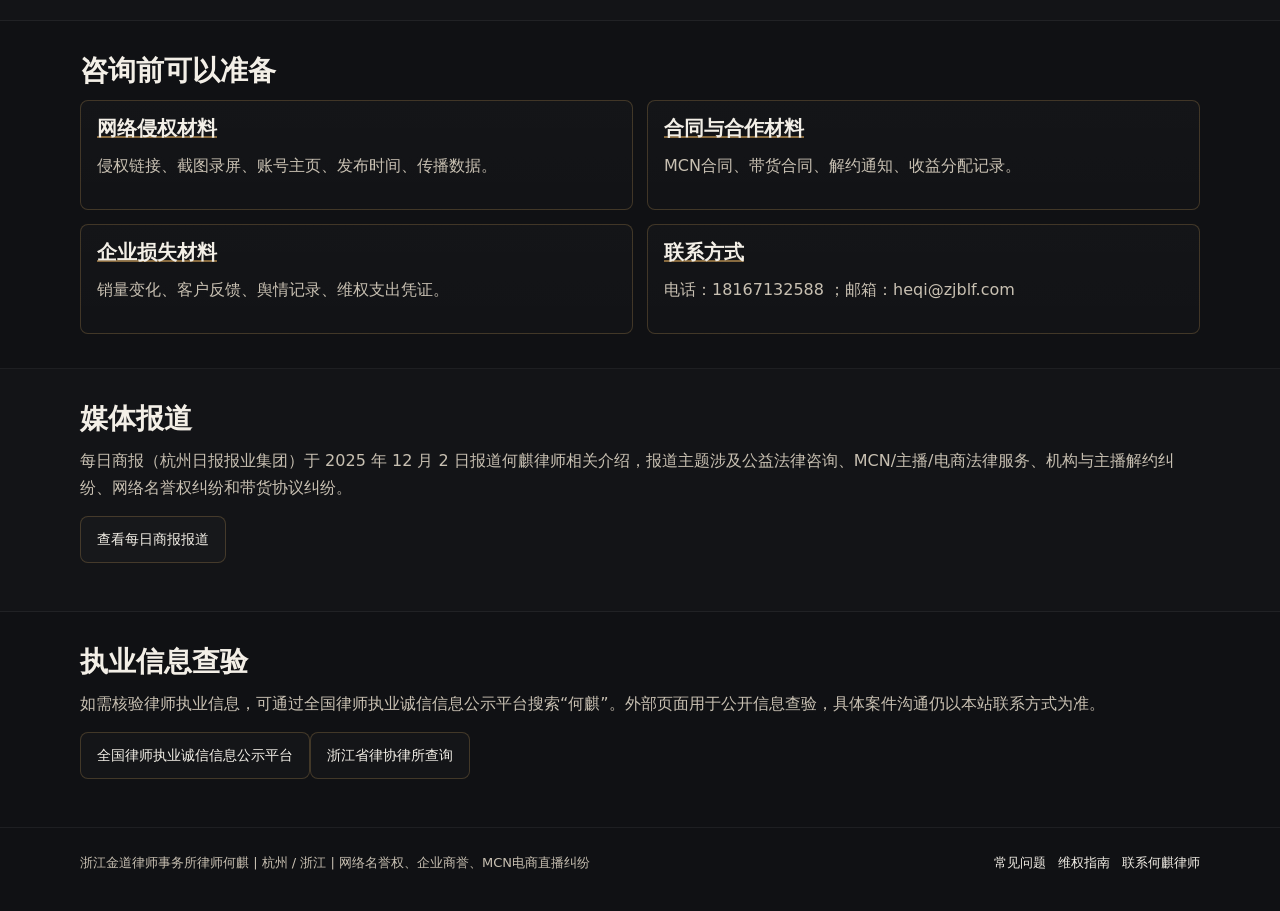
==== commit 6a3bcf72: "Add Jindao trust proof hero" ====
--- a/about.html
+++ b/about.html
@@ -19,7 +19,7 @@
   <meta property="og:url" content="https://heqilawyer.com/about.html">
   <meta property="og:image" content="https://heqilawyer.com/assets/heqi-cutout.png">
   <meta name="twitter:card" content="summary_large_image">
-  <link rel="stylesheet" href="styles.css?v=20260623-portrait3">
+  <link rel="stylesheet" href="styles.css?v=20260624-jindao-proof1">
   <script type="application/ld+json">
 {
   "@context": "https://schema.org",
@@ -194,6 +194,7 @@
             <img src="assets/heqi-cutout.png" alt="何麒律师官网主视觉" width="861" height="1239" fetchpriority="high">
           </picture>
         </figure>
+    
   </div>
 </header>
 <section class="section">
--- a/styles.css
+++ b/styles.css
@@ -166,6 +166,18 @@
   background: rgba(212, 164, 90, 0.08);
 }
 
+.topbar .site-brand {
+  padding: 0;
+  border: 0;
+  background: transparent;
+  flex: 0 1 auto;
+}
+
+.topbar .site-brand:hover {
+  border: 0;
+  background: transparent;
+}
+
 .hero {
   padding: 34px 0 0;
   border-bottom: 1px solid var(--line);
@@ -196,6 +208,133 @@
 
 .hero:not(.hero-with-image) .hero-copy {
   max-width: 780px;
+}
+
+.hero-with-aside {
+  padding: 52px 0;
+}
+
+.hero-with-aside .hero-grid {
+  grid-template-columns: minmax(0, 0.92fr) minmax(380px, 0.72fr);
+  align-items: center;
+  min-height: 520px;
+}
+
+.hero-with-aside .hero-copy {
+  max-width: 680px;
+}
+
+.firm-proof {
+  position: relative;
+  overflow: hidden;
+  padding: 26px;
+  border: 1px solid rgba(214, 167, 94, 0.3);
+  border-radius: 8px;
+  background:
+    linear-gradient(145deg, rgba(212, 164, 90, 0.1), transparent 45%),
+    rgba(255, 255, 255, 0.025);
+  box-shadow: 0 24px 54px rgba(0, 0, 0, 0.24);
+}
+
+.firm-proof::before {
+  content: "道";
+  position: absolute;
+  right: -10px;
+  top: -30px;
+  color: rgba(214, 167, 94, 0.055);
+  font-size: 180px;
+  line-height: 1;
+  font-family: "Songti SC", "STSong", serif;
+  pointer-events: none;
+}
+
+.firm-proof > * {
+  position: relative;
+  z-index: 1;
+}
+
+.firm-proof-eyebrow {
+  margin-bottom: 8px;
+  color: var(--gold);
+  font-size: 14px;
+  font-weight: 700;
+}
+
+.firm-proof h2 {
+  max-width: 360px;
+  font-size: 27px;
+  margin-bottom: 8px;
+}
+
+.firm-proof-summary {
+  max-width: 34rem;
+  color: #ddd5ca;
+  font-size: 14px;
+}
+
+.firm-proof-stats {
+  display: grid;
+  grid-template-columns: repeat(2, minmax(0, 1fr));
+  gap: 10px;
+  margin: 20px 0;
+}
+
+.firm-proof-stat {
+  min-height: 82px;
+  padding: 13px 14px;
+  border: 1px solid rgba(214, 167, 94, 0.18);
+  border-radius: 6px;
+  background: rgba(8, 9, 11, 0.34);
+}
+
+.firm-proof-stat strong {
+  display: block;
+  margin-bottom: 3px;
+  color: var(--gold-2);
+  font-size: 25px;
+  line-height: 1.1;
+}
+
+.firm-proof-stat span {
+  color: var(--muted);
+  font-size: 13px;
+}
+
+.firm-proof-status {
+  display: flex;
+  justify-content: space-between;
+  gap: 14px;
+  padding: 12px 0;
+  border-top: 1px solid rgba(255,255,255,0.08);
+  border-bottom: 1px solid rgba(255,255,255,0.08);
+  color: var(--muted);
+  font-size: 14px;
+}
+
+.firm-proof-status strong {
+  color: #d9b66e;
+}
+
+.firm-proof-links {
+  display: flex;
+  flex-wrap: wrap;
+  gap: 9px 14px;
+  margin: 16px 0 0;
+}
+
+.firm-proof-links a {
+  color: #eee5d8;
+  font-size: 13px;
+  text-decoration-color: rgba(214, 167, 94, 0.58);
+  text-underline-offset: 4px;
+}
+
+.firm-proof-source {
+  display: block;
+  margin-top: 12px;
+  color: #89847d;
+  font-size: 11px;
+  line-height: 1.55;
 }
 
 .hero-with-image .wrap {
@@ -376,6 +515,56 @@
 .stat strong { display: block; font-size: 30px; color: var(--gold-2); margin-bottom: 6px; }
 .stat span { color: var(--muted); font-size: 14px; }
 
+.honor-section {
+  background:
+    radial-gradient(circle at 15% 20%, rgba(212, 164, 90, 0.09), transparent 34%),
+    rgba(255,255,255,0.01);
+}
+
+.honor-layout {
+  display: grid;
+  grid-template-columns: minmax(0, 0.92fr) minmax(420px, 1.08fr);
+  gap: 22px;
+  align-items: center;
+}
+
+.honor-copy {
+  max-width: 620px;
+}
+
+.honor-gallery {
+  display: grid;
+  grid-template-columns: minmax(0, 1.08fr) minmax(0, 0.92fr);
+  gap: 12px;
+  align-items: stretch;
+}
+
+.honor-photo {
+  margin: 0;
+  overflow: hidden;
+  border: 1px solid rgba(214, 167, 94, 0.24);
+  border-radius: 8px;
+  background: rgba(255,255,255,0.025);
+  box-shadow: 0 18px 42px rgba(0, 0, 0, 0.2);
+}
+
+.honor-photo img {
+  width: 100%;
+  height: auto;
+  min-height: 0;
+  object-fit: contain;
+  object-position: center;
+  background: #0e1013;
+}
+
+.honor-photo figcaption {
+  padding: 10px 12px 12px;
+  color: var(--muted);
+  font-size: 13px;
+  line-height: 1.55;
+  border-top: 1px solid rgba(214, 167, 94, 0.18);
+}
+
 .cta-band {
   background: linear-gradient(180deg, rgba(212,164,90,0.09), rgba(255,255,255,0.02));
 }
@@ -470,12 +659,15 @@
 
 @media (max-width: 960px) {
   h1 { font-size: 38px; }
-  .hero-grid, .contact-grid, .cards, .three, .four, .stat-row { grid-template-columns: 1fr; }
+  .hero-grid, .hero-with-aside .hero-grid, .contact-grid, .cards, .three, .four, .stat-row, .honor-layout, .honor-gallery { grid-template-columns: 1fr; }
+  .hero-with-aside .hero-grid { min-height: auto; }
+  .firm-proof { width: 100%; max-width: 680px; }
   .hero-figure { max-width: 520px; margin: 0 auto; width: 100%; }
   .hero-focus {
     max-width: none;
   }
   .topbar-inner { min-height: 64px; width: min(100% - 32px, 1120px); }
+  .site-brand { min-width: 0; }
   .site-brand strong { font-size: 26px; }
   .brand-logo { width: 38px; height: 38px; }
   .nav-toggle { display: inline-block; }
@@ -539,6 +731,7 @@
   h3 { font-size: 18px; }
   .hero { padding: 18px 0 20px; }
   .hero:not(.hero-with-image) { padding: 34px 0 30px; }
+  .hero-with-aside { padding: 30px 0; }
   .hero-grid { gap: 18px; }
   .lead { font-size: 16px; }
   .button { width: 100%; min-height: 44px; padding: 12px 14px; }
@@ -555,6 +748,12 @@
     font-size: 16px;
     padding: 11px 12px;
   }
+  .firm-proof { padding: 18px; }
+  .firm-proof h2 { font-size: 23px; }
+  .firm-proof-stats { gap: 8px; }
+  .firm-proof-stat { min-height: 76px; padding: 11px 12px; }
+  .firm-proof-stat strong { font-size: 22px; }
+  .firm-proof-status { align-items: flex-start; }
   .section { padding: 26px 0; }
   .panel { padding: 14px; background: rgba(255,255,255,0.025); }
   .panel + .panel { margin-top: 0; }
@@ -582,7 +781,7 @@
     left: 0;
     right: 0;
     bottom: 0;
-    width: 100%;
+    width: auto;
     grid-template-columns: repeat(3, minmax(0, 1fr));
     gap: 0;
     padding: 8px 10px calc(8px + env(safe-area-inset-bottom));
